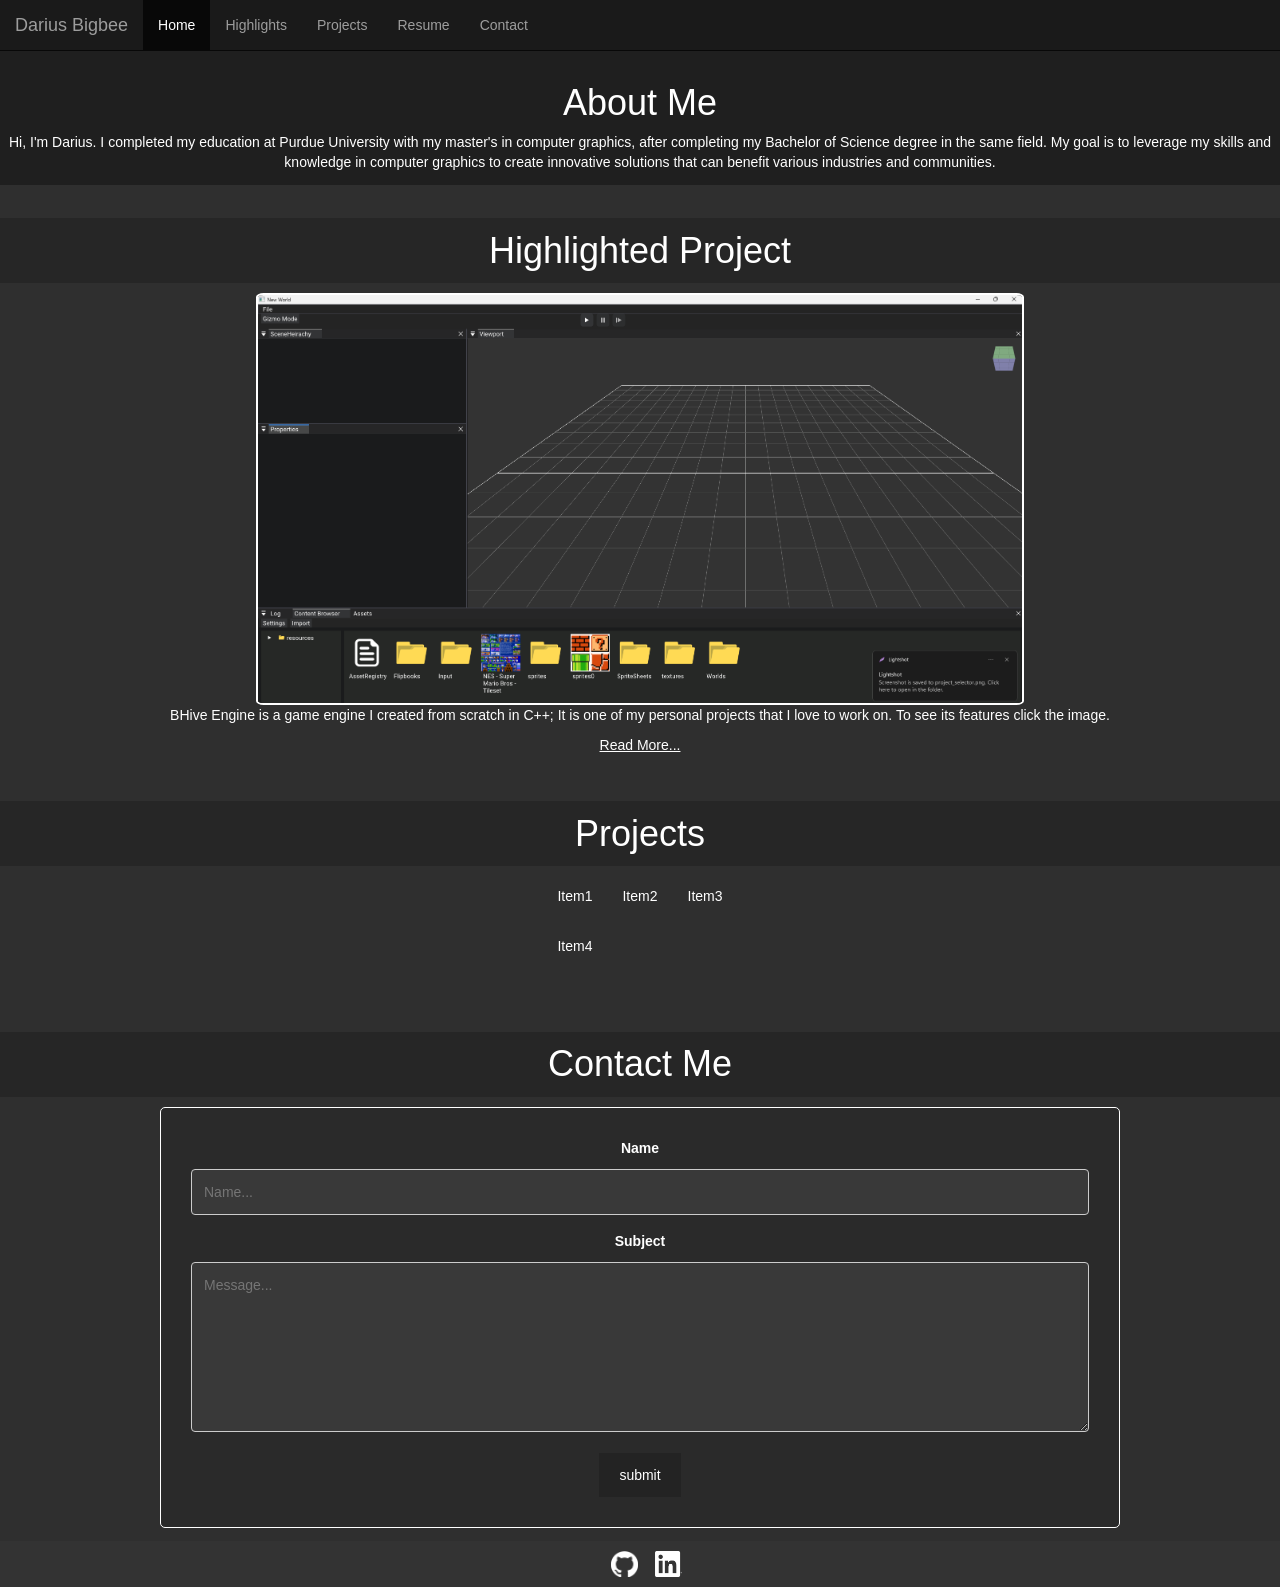
==== index.html @ 36a2d0df "changed main to index" ====
<!DOCTYPE html> 
<html lang="en">
<head>
    <title>Darius Bigbee</title>
    <meta charset="UTF-8">
    <meta name="viewport" content="width=device-width, initial-scale=1">
    <link rel="stylesheet" href="https://maxcdn.bootstrapcdn.com/bootstrap/3.4.1/css/bootstrap.min.css">
    <script src="https://ajax.googleapis.com/ajax/libs/jquery/3.7.1/jquery.min.js"></script>
    <script src="https://maxcdn.bootstrapcdn.com/bootstrap/3.4.1/js/bootstrap.min.js"></script>
    <link rel="stylesheet" href="styles.css" type="text/css">

</head>

<body id="main">
    <nav class="navbar navbar-inverse navbar-fixed-top transparent" id="nav">
        <div class="container-fluid">
            <div class="navbar-header">
                <a class="navbar-brand" href="#">Darius Bigbee</a>
            </div>
            <ul class="nav navbar-nav">
                <li class="active"><a href="#">Home</a></li>
                <li><a href="#highlight">Highlights</a></li>
                <li><a href="#projects">Projects</a></li>
                <li><a href="resume/DariusBigbeeResume.pdf" target="_blank" type="pdf">Resume</a></li>
                <li><a href="#contact">Contact</a></li>
               </ul>
        </div>
    </nav>

    <div class="content">
        <div>
            <section class="header">
                <h1>About Me</h1>
                <div>
                    Hi, I'm Darius.
                    I completed my education at Purdue University with my master's in computer graphics, after completing my
                    Bachelor of Science degree in the same field. My goal is to leverage my skills and knowledge in computer
                    graphics to create innovative solutions that can benefit various industries and communities.
                </div>
            </section>
            <section id="highlight">
                <h1 class ="section_header">Highlighted Project</h1>
                <a href=""><img src="images/projects/bhive/editor.png" alt="editor.png"></a>
                <p>
                    BHive Engine is a game engine I created from scratch in C++; It is one of my personal projects that I
                    love to work on. To see its features click the image.
                </p>
                <a href="">Read More...</a>
            </section>
            <section id="projects">
                <h1 class ="section_header">Projects</h1>
                <div class="table">
                    <div class="column">Item1</div>
                    <div class="column">Item2</div>
                    <div class="column">Item3</div>
                    <div class="column">Item4</div>
                </div>
            </section>
            <section>
                <h1 class ="section_header">Contact Me</h1>
                <div id="contact">
                    <div>
                        <form>
                            <label for="fname">Name</label>
                            <input type="text" id="fname" placeholder="Name...">
                            <label for="subject">Subject</label>
                            <textarea id="subject" name="subject" placeholder="Message..."></textarea>
                            <input type="submit" value="submit">
                        </form>
                    </div>
                </div>
            </section>
        </div>
        <div class="footer">
            <a href="https://github.com/R3sid3ntD1023" target="_blank">
                <img class="icon" src="images/logos/github-mark-white.png" alt="github">
            </a>
            <a href="https://www.linkedin.com/in/dariusbigbee" target="_blank">
                <img class="icon" src="images/logos/InBug-White.png" alt="linkedin">
            </a>
        </div>
    </div> 
</body>
</html>
---- styles.css ----
@charset "UTF-8";

body {
    background-color: rgb(27, 27, 27);
    margin: 0 auto;
    font-family: Arial, Helvetica, sans-serif;
}

.content {
    margin-top: 50px;
}

#nav {
    background-color: rgba(27, 27, 27, .8);
}

.header {
    background-color: rgb(31, 31, 31);
    text-align: center;
    color: white;
}

#highlight a img {
    width: 60%;
    height: auto;
    border: 2px solid white;
    border-radius: 1%;
}

#highlight a {
    text-decoration: underline;
    color: white;
    text-align: center;
}

section {
    background-color: rgb(47, 47, 47);
    color: white;
    text-align: center;
    display: block;
    padding: 1% 0 1% 0;
}

.section_header {
    background-color: rgb(38, 38, 38);
    padding: 1% 0;
}

.footer {
    background-color: rgb(51, 51, 51);
    padding: 10px;
    text-align: center;
}

.icon {
    text-decoration: none;
}

.table {
    display: grid;
    gap: 10px;
    grid-template-columns: auto auto auto;
    background-color: rgb(47, 47, 47);
    justify-content: center;
}

.table>div {
    padding: 10px;
    text-align: center;
}

#subject {
    height: 170px;
}

#contact {
    border-radius: 5px;
    background-color: rgb(42, 42, 42);
    border: 1px solid white;
    width: 75%;
    margin: 0 auto;
    padding: 30px;
}

input[type=text],
select,
textarea {
    background-color: rgb(57, 57, 57);
    color: white;
    box-sizing: border-box;
    border: 1px solid #ccc;
    padding: 12px;
    border-radius: 4px;
    margin-top: 6px;
    margin-bottom: 16px;
    resize: vertical;
    width: 100%;
}

input[type=submit] {
    background-color: rgb(35, 35, 35);
    color: white;
    padding: 12px 20px;
    border: none;
    cursor: pointer;
}

input[type=submit]:hover {
    background-color: rgb(79, 79, 79);
}

#projects iframe {
    border: none;
}

.footer a .icon {
    width: 40px;
    height: auto;
    padding-left: 1%;
}
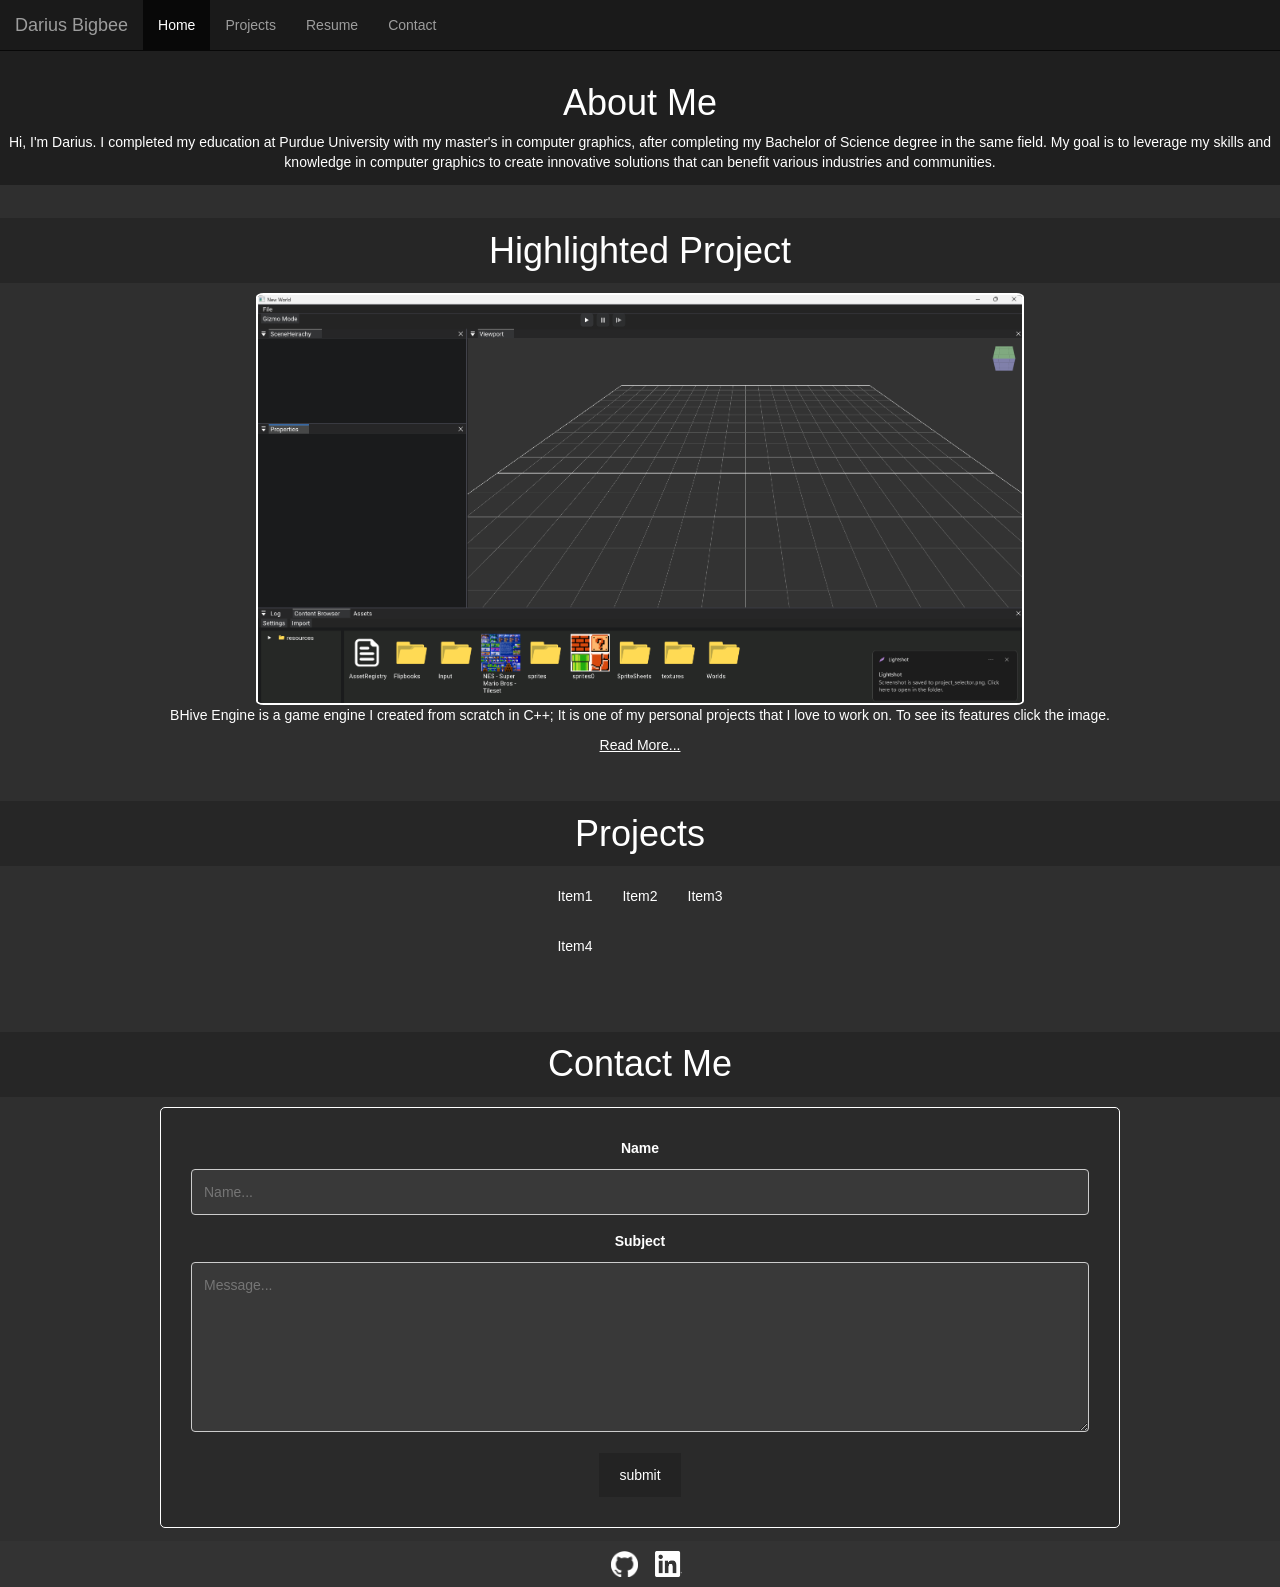
==== commit 019be644: "added pages" ====
--- a/index.html
+++ b/index.html
@@ -1,5 +1,6 @@
-<!DOCTYPE html> 
+<!DOCTYPE html>
 <html lang="en">
+
 <head>
     <title>Darius Bigbee</title>
     <meta charset="UTF-8">
@@ -7,7 +8,7 @@
     <link rel="stylesheet" href="https://maxcdn.bootstrapcdn.com/bootstrap/3.4.1/css/bootstrap.min.css">
     <script src="https://ajax.googleapis.com/ajax/libs/jquery/3.7.1/jquery.min.js"></script>
     <script src="https://maxcdn.bootstrapcdn.com/bootstrap/3.4.1/js/bootstrap.min.js"></script>
-    <link rel="stylesheet" href="styles.css" type="text/css">
+    <link rel="stylesheet" href="css/styles.css" type="text/css">
 
 </head>
 
@@ -19,11 +20,10 @@
             </div>
             <ul class="nav navbar-nav">
                 <li class="active"><a href="#">Home</a></li>
-                <li><a href="#highlight">Highlights</a></li>
                 <li><a href="#projects">Projects</a></li>
-                <li><a href="resume/DariusBigbeeResume.pdf" target="_blank" type="pdf">Resume</a></li>
+                <li><a href="#resume">Resume</a></li>
                 <li><a href="#contact">Contact</a></li>
-               </ul>
+            </ul>
         </div>
     </nav>
 
@@ -33,22 +33,25 @@
                 <h1>About Me</h1>
                 <div>
                     Hi, I'm Darius.
-                    I completed my education at Purdue University with my master's in computer graphics, after completing my
-                    Bachelor of Science degree in the same field. My goal is to leverage my skills and knowledge in computer
+                    I completed my education at Purdue University with my master's in computer graphics, after
+                    completing my
+                    Bachelor of Science degree in the same field. My goal is to leverage my skills and knowledge in
+                    computer
                     graphics to create innovative solutions that can benefit various industries and communities.
                 </div>
             </section>
             <section id="highlight">
-                <h1 class ="section_header">Highlighted Project</h1>
+                <h1 class="section_header">Highlighted Project</h1>
                 <a href=""><img src="images/projects/bhive/editor.png" alt="editor.png"></a>
                 <p>
-                    BHive Engine is a game engine I created from scratch in C++; It is one of my personal projects that I
+                    BHive Engine is a game engine I created from scratch in C++; It is one of my personal projects that
+                    I
                     love to work on. To see its features click the image.
                 </p>
                 <a href="">Read More...</a>
             </section>
             <section id="projects">
-                <h1 class ="section_header">Projects</h1>
+                <h1 class="section_header">Projects</h1>
                 <div class="table">
                     <div class="column">Item1</div>
                     <div class="column">Item2</div>
@@ -57,7 +60,7 @@
                 </div>
             </section>
             <section>
-                <h1 class ="section_header">Contact Me</h1>
+                <h1 class="section_header">Contact Me</h1>
                 <div id="contact">
                     <div>
                         <form>
@@ -79,6 +82,7 @@
                 <img class="icon" src="images/logos/InBug-White.png" alt="linkedin">
             </a>
         </div>
-    </div> 
+    </div>
 </body>
+
 </html>
--- a/css/styles.css
+++ b/css/styles.css
@@ -0,0 +1,120 @@
+@charset "UTF-8";
+
+body {
+    background-color: rgb(27, 27, 27);
+    margin: 0 auto;
+    font-family: Arial, Helvetica, sans-serif;
+}
+
+.content {
+    margin-top: 50px;
+}
+
+#nav {
+    background-color: rgba(27, 27, 27, .8);
+}
+
+.header {
+    background-color: rgb(31, 31, 31);
+    text-align: center;
+    color: white;
+}
+
+#highlight a img {
+    width: 60%;
+    height: auto;
+    border: 2px solid white;
+    border-radius: 1%;
+}
+
+#highlight a {
+    text-decoration: underline;
+    color: white;
+    text-align: center;
+}
+
+section {
+    background-color: rgb(47, 47, 47);
+    color: white;
+    text-align: center;
+    display: block;
+    padding: 1% 0 1% 0;
+}
+
+.section_header {
+    background-color: rgb(38, 38, 38);
+    padding: 1% 0;
+}
+
+.footer {
+    background-color: rgb(51, 51, 51);
+    padding: 10px;
+    text-align: center;
+}
+
+.icon {
+    text-decoration: none;
+}
+
+.table {
+    display: grid;
+    gap: 10px;
+    grid-template-columns: auto auto auto;
+    background-color: rgb(47, 47, 47);
+    justify-content: center;
+}
+
+.table>div {
+    padding: 10px;
+    text-align: center;
+}
+
+#subject {
+    height: 170px;
+}
+
+#contact {
+    border-radius: 5px;
+    background-color: rgb(42, 42, 42);
+    border: 1px solid white;
+    width: 75%;
+    margin: 0 auto;
+    padding: 30px;
+}
+
+input[type=text],
+select,
+textarea {
+    background-color: rgb(57, 57, 57);
+    color: white;
+    box-sizing: border-box;
+    border: 1px solid #ccc;
+    padding: 12px;
+    border-radius: 4px;
+    margin-top: 6px;
+    margin-bottom: 16px;
+    resize: vertical;
+    width: 100%;
+}
+
+input[type=submit] {
+    background-color: rgb(35, 35, 35);
+    color: white;
+    padding: 12px 20px;
+    border: none;
+    cursor: pointer;
+}
+
+input[type=submit]:hover {
+    background-color: rgb(79, 79, 79);
+}
+
+#projects iframe {
+    border: none;
+}
+
+.footer a .icon {
+    width: 40px;
+    height: auto;
+    padding-left: 1%;
+}
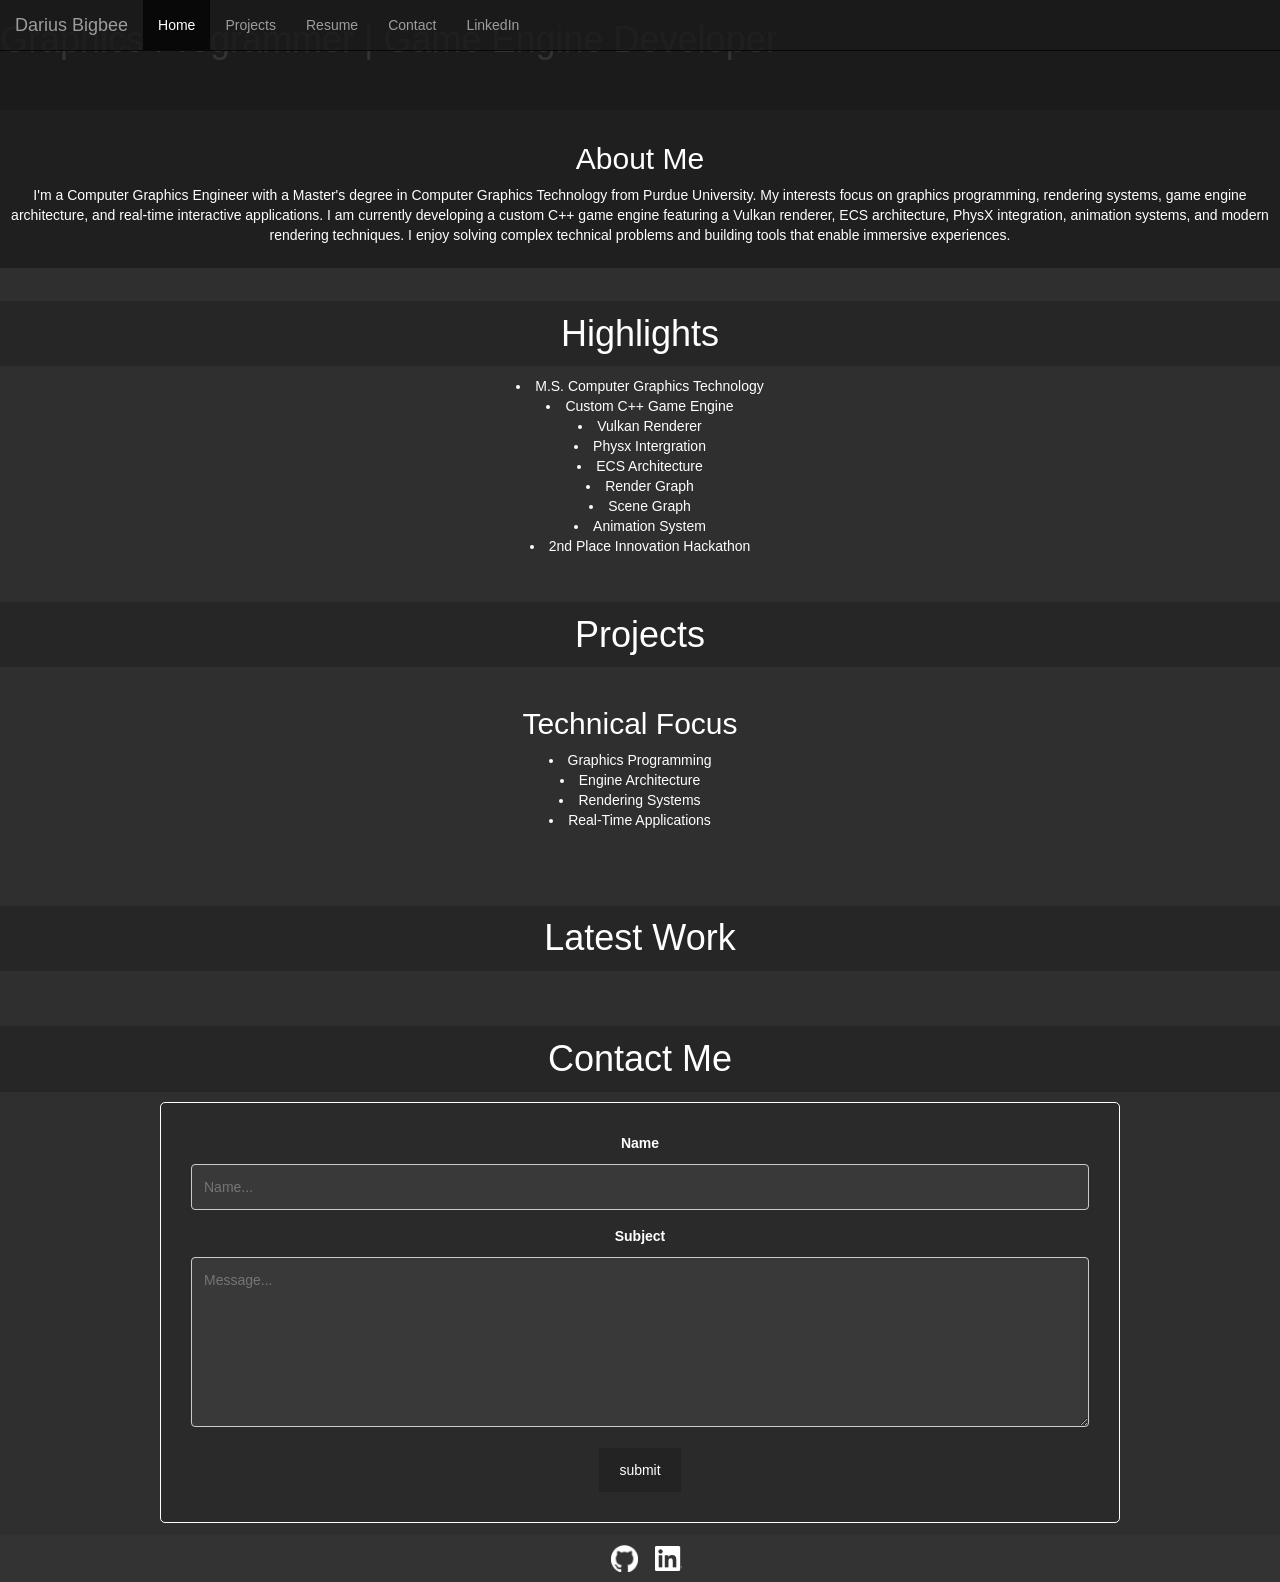
==== commit 319d3192: "updated index" ====
--- a/index.html
+++ b/index.html
@@ -9,7 +9,7 @@
     <script src="https://ajax.googleapis.com/ajax/libs/jquery/3.7.1/jquery.min.js"></script>
     <script src="https://maxcdn.bootstrapcdn.com/bootstrap/3.4.1/js/bootstrap.min.js"></script>
     <link rel="stylesheet" href="css/styles.css" type="text/css">
-
+    <h1>Graphics Programmer | Game Engine Developer</h1>
 </head>
 
 <body id="main">
@@ -23,6 +23,7 @@
                 <li><a href="#projects">Projects</a></li>
                 <li><a href="#resume">Resume</a></li>
                 <li><a href="#contact">Contact</a></li>
+                <li><a href="linkedIn">LinkedIn</a></li>
             </ul>
         </div>
     </nav>
@@ -30,34 +31,49 @@
     <div class="content">
         <div>
             <section class="header">
-                <h1>About Me</h1>
+                <h2>About Me</h2>
                 <div>
-                    Hi, I'm Darius.
-                    I completed my education at Purdue University with my master's in computer graphics, after
-                    completing my
-                    Bachelor of Science degree in the same field. My goal is to leverage my skills and knowledge in
-                    computer
-                    graphics to create innovative solutions that can benefit various industries and communities.
+                    <p>
+                        I'm a Computer Graphics Engineer with a Master's degree in Computer Graphics Technology from
+                        Purdue
+                        University. My interests focus on graphics programming, rendering systems, game engine
+                        architecture,
+                        and real-time interactive applications. I am currently developing a custom C++ game engine
+                        featuring
+                        a Vulkan renderer, ECS architecture, PhysX integration, animation systems, and modern rendering
+                        techniques. I enjoy solving complex technical problems and building tools that enable immersive
+                        experiences.
+                    </p>
                 </div>
             </section>
             <section id="highlight">
-                <h1 class="section_header">Highlighted Project</h1>
-                <a href=""><img src="images/projects/bhive/editor.png" alt="editor.png"></a>
-                <p>
-                    BHive Engine is a game engine I created from scratch in C++; It is one of my personal projects that
-                    I
-                    love to work on. To see its features click the image.
-                </p>
-                <a href="">Read More...</a>
+                <h1 class="section_header">Highlights</h1>
+                <div>
+                    <li>M.S. Computer Graphics Technology</li>
+                    <li>Custom C++ Game Engine</li>
+                    <li>Vulkan Renderer</li>
+                    <li>Physx Intergration</li>
+                    <li>ECS Architecture</li>
+                    <li>Render Graph</li>
+                    <li>Scene Graph</li>
+                    <li>Animation System</li>
+                    <li>2nd Place Innovation Hackathon</li>
+                </div>
             </section>
-            <section id="projects">
+            <section id="technical focus">
                 <h1 class="section_header">Projects</h1>
                 <div class="table">
-                    <div class="column">Item1</div>
-                    <div class="column">Item2</div>
-                    <div class="column">Item3</div>
-                    <div class="column">Item4</div>
+                    <div class="column">
+                        <h2>Technical Focus</h2>
+                        <li>Graphics Programming</li>
+                        <li>Engine Architecture</li>
+                        <li>Rendering Systems</li>
+                        <li>Real-Time Applications</li>
+                    </div>
                 </div>
+            </section>
+            <section id="lastest works">
+                <h1 class="section_header">Latest Work</h1>
             </section>
             <section>
                 <h1 class="section_header">Contact Me</h1>
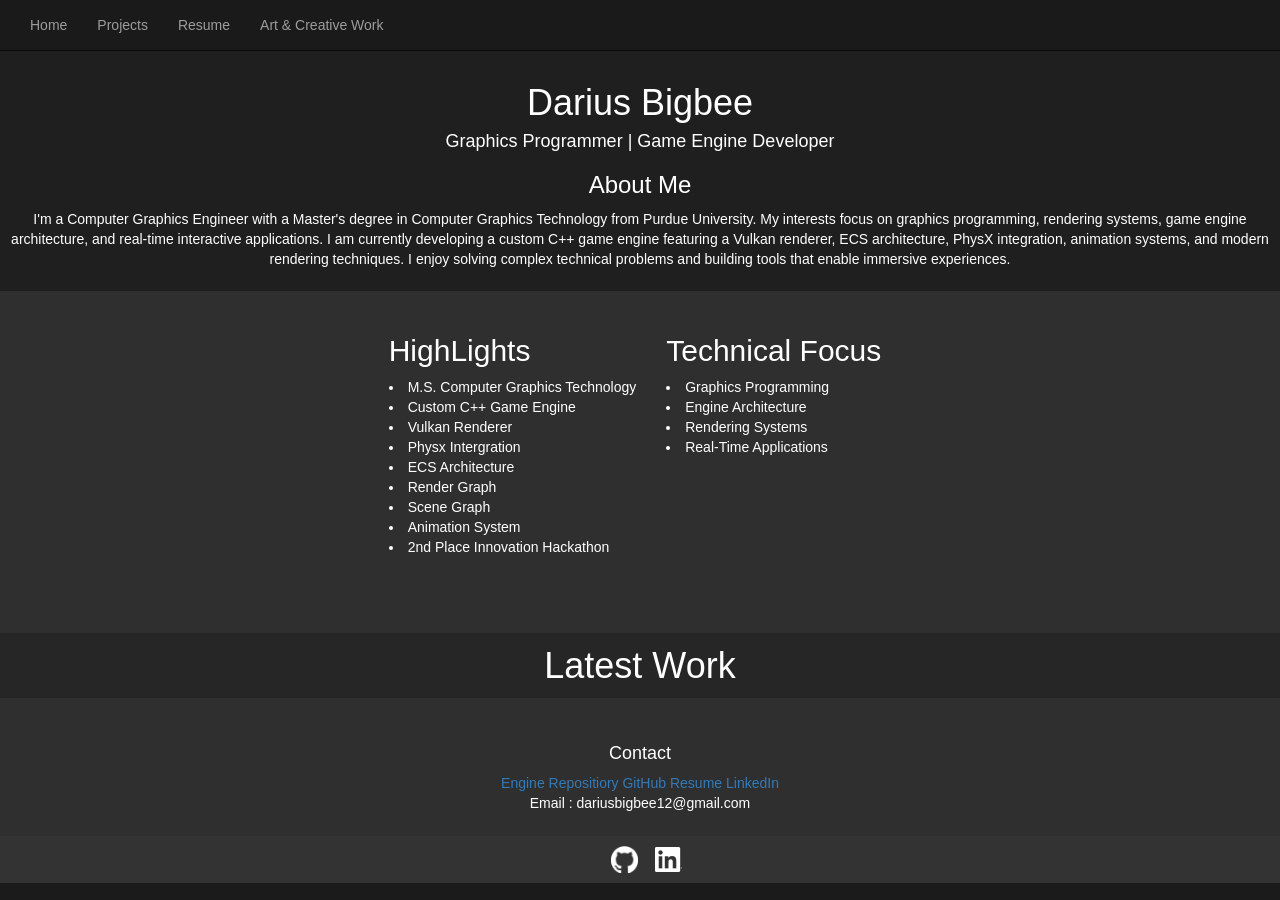
==== commit 5e63b3de: "update" ====
--- a/index.html
+++ b/index.html
@@ -2,67 +2,58 @@
 <html lang="en">
 
 <head>
-    <title>Darius Bigbee</title>
+
     <meta charset="UTF-8">
     <meta name="viewport" content="width=device-width, initial-scale=1">
     <link rel="stylesheet" href="https://maxcdn.bootstrapcdn.com/bootstrap/3.4.1/css/bootstrap.min.css">
     <script src="https://ajax.googleapis.com/ajax/libs/jquery/3.7.1/jquery.min.js"></script>
     <script src="https://maxcdn.bootstrapcdn.com/bootstrap/3.4.1/js/bootstrap.min.js"></script>
     <link rel="stylesheet" href="css/styles.css" type="text/css">
-    <h1>Graphics Programmer | Game Engine Developer</h1>
+
 </head>
 
 <body id="main">
-    <nav class="navbar navbar-inverse navbar-fixed-top transparent" id="nav">
-        <div class="container-fluid">
-            <div class="navbar-header">
-                <a class="navbar-brand" href="#">Darius Bigbee</a>
-            </div>
-            <ul class="nav navbar-nav">
-                <li class="active"><a href="#">Home</a></li>
-                <li><a href="#projects">Projects</a></li>
-                <li><a href="#resume">Resume</a></li>
-                <li><a href="#contact">Contact</a></li>
-                <li><a href="linkedIn">LinkedIn</a></li>
-            </ul>
-        </div>
-    </nav>
-
+    <script id="navigation_bar" src="js/navigation.js"></script>
     <div class="content">
         <div>
             <section class="header">
-                <h2>About Me</h2>
                 <div>
-                    <p>
-                        I'm a Computer Graphics Engineer with a Master's degree in Computer Graphics Technology from
-                        Purdue
-                        University. My interests focus on graphics programming, rendering systems, game engine
-                        architecture,
-                        and real-time interactive applications. I am currently developing a custom C++ game engine
-                        featuring
-                        a Vulkan renderer, ECS architecture, PhysX integration, animation systems, and modern rendering
-                        techniques. I enjoy solving complex technical problems and building tools that enable immersive
-                        experiences.
-                    </p>
+                    <h1>Darius Bigbee</h1>
+                    <h4>Graphics Programmer | Game Engine Developer</h4>
+                </div>
+                <div id="AboutMe">
+                    <h3>About Me</h3>
+                    <div>
+                        <p>
+                            I'm a Computer Graphics Engineer with a Master's degree in Computer Graphics Technology from
+                            Purdue
+                            University. My interests focus on graphics programming, rendering systems, game engine
+                            architecture,
+                            and real-time interactive applications. I am currently developing a custom C++ game engine
+                            featuring
+                            a Vulkan renderer, ECS architecture, PhysX integration, animation systems, and modern
+                            rendering
+                            techniques. I enjoy solving complex technical problems and building tools that enable
+                            immersive
+                            experiences.
+                        </p>
+                    </div>
                 </div>
             </section>
-            <section id="highlight">
-                <h1 class="section_header">Highlights</h1>
-                <div>
-                    <li>M.S. Computer Graphics Technology</li>
-                    <li>Custom C++ Game Engine</li>
-                    <li>Vulkan Renderer</li>
-                    <li>Physx Intergration</li>
-                    <li>ECS Architecture</li>
-                    <li>Render Graph</li>
-                    <li>Scene Graph</li>
-                    <li>Animation System</li>
-                    <li>2nd Place Innovation Hackathon</li>
-                </div>
-            </section>
-            <section id="technical focus">
-                <h1 class="section_header">Projects</h1>
+            <section id="skills">
                 <div class="table">
+                    <div class="column">
+                        <h2>HighLights</h2>
+                        <li>M.S. Computer Graphics Technology</li>
+                        <li>Custom C++ Game Engine</li>
+                        <li>Vulkan Renderer</li>
+                        <li>Physx Intergration</li>
+                        <li>ECS Architecture</li>
+                        <li>Render Graph</li>
+                        <li>Scene Graph</li>
+                        <li>Animation System</li>
+                        <li>2nd Place Innovation Hackathon</li>
+                    </div>
                     <div class="column">
                         <h2>Technical Focus</h2>
                         <li>Graphics Programming</li>
@@ -76,28 +67,15 @@
                 <h1 class="section_header">Latest Work</h1>
             </section>
             <section>
-                <h1 class="section_header">Contact Me</h1>
-                <div id="contact">
-                    <div>
-                        <form>
-                            <label for="fname">Name</label>
-                            <input type="text" id="fname" placeholder="Name...">
-                            <label for="subject">Subject</label>
-                            <textarea id="subject" name="subject" placeholder="Message..."></textarea>
-                            <input type="submit" value="submit">
-                        </form>
-                    </div>
-                </div>
+                <h4>Contact</h4>
+                <a>Engine Repositiory</a>
+                <a>GitHub</a>
+                <a>Resume</a>
+                <a>LinkedIn</a>
+                <p>Email : dariusbigbee12@gmail.com</p>
             </section>
         </div>
-        <div class="footer">
-            <a href="https://github.com/R3sid3ntD1023" target="_blank">
-                <img class="icon" src="images/logos/github-mark-white.png" alt="github">
-            </a>
-            <a href="https://www.linkedin.com/in/dariusbigbee" target="_blank">
-                <img class="icon" src="images/logos/InBug-White.png" alt="linkedin">
-            </a>
-        </div>
+        <script id="footer" src="js/navigation.js"></script>
     </div>
 </body>
 
--- a/css/styles.css
+++ b/css/styles.css
@@ -18,6 +18,10 @@
     background-color: rgb(31, 31, 31);
     text-align: center;
     color: white;
+}
+
+#AboutMe div {
+    text-align: center;
 }
 
 #highlight a img {
@@ -46,11 +50,6 @@
     padding: 1% 0;
 }
 
-.footer {
-    background-color: rgb(51, 51, 51);
-    padding: 10px;
-    text-align: center;
-}
 
 .icon {
     text-decoration: none;
@@ -66,7 +65,7 @@
 
 .table>div {
     padding: 10px;
-    text-align: center;
+    text-align: left;
 }
 
 #subject {
@@ -113,6 +112,14 @@
     border: none;
 }
 
+.footer {
+    background-color: rgb(51, 51, 51);
+    padding: 10px;
+    text-align: center;
+    margin-bottom: 0;
+}
+
+
 .footer a .icon {
     width: 40px;
     height: auto;
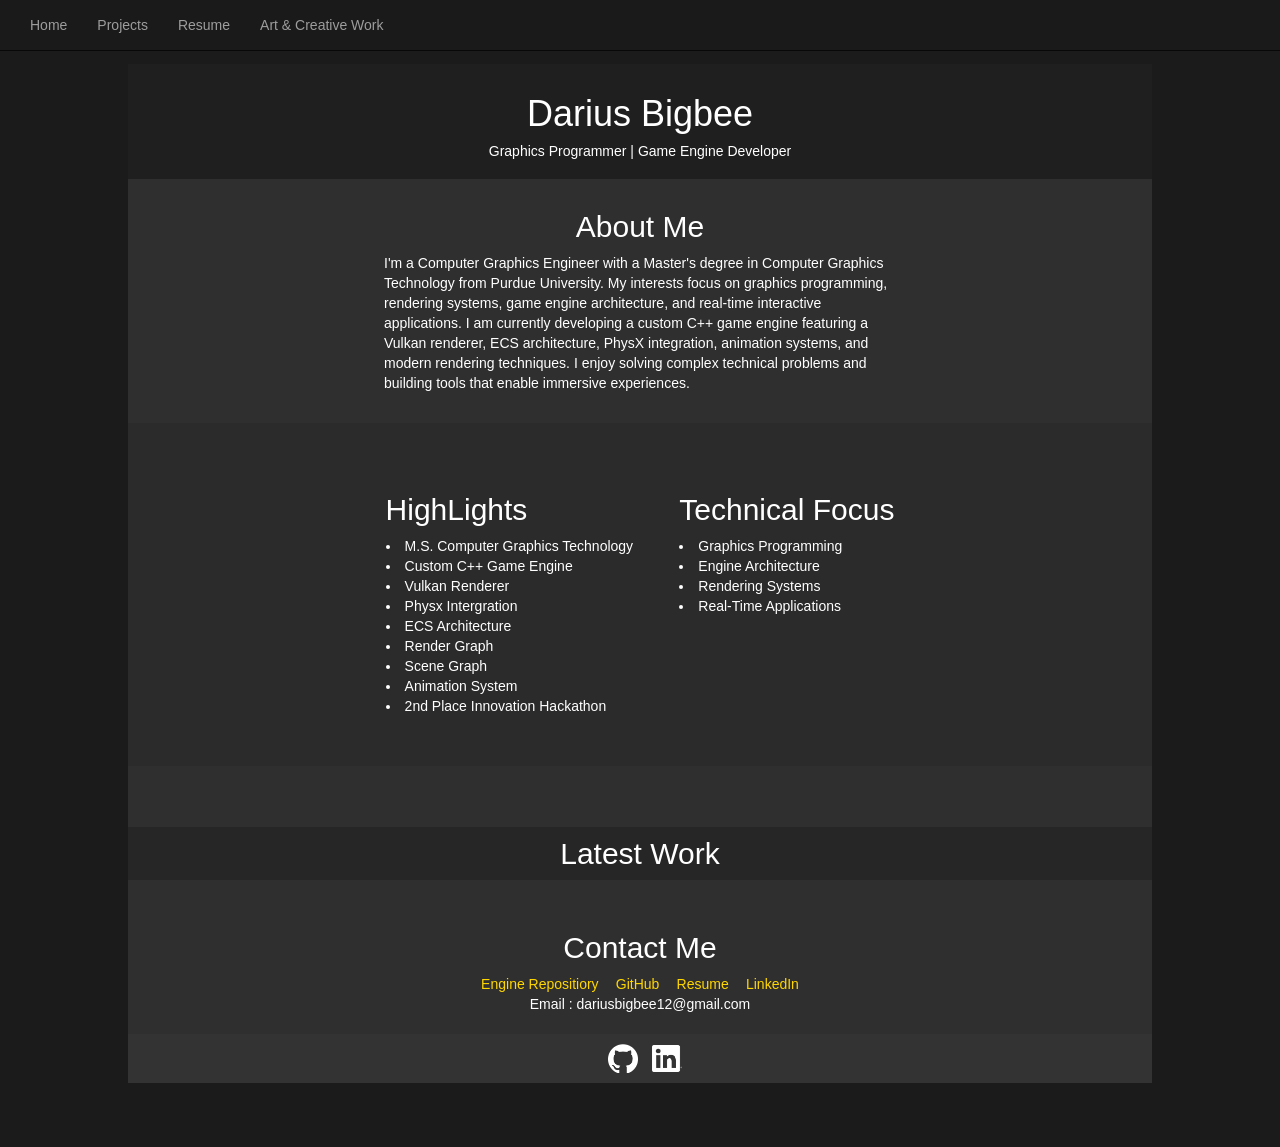
==== commit 49bce870: "update layout" ====
--- a/index.html
+++ b/index.html
@@ -19,25 +19,25 @@
             <section class="header">
                 <div>
                     <h1>Darius Bigbee</h1>
-                    <h4>Graphics Programmer | Game Engine Developer</h4>
+                    <h5>Graphics Programmer | Game Engine Developer</h5>
                 </div>
-                <div id="AboutMe">
-                    <h3>About Me</h3>
-                    <div>
-                        <p>
-                            I'm a Computer Graphics Engineer with a Master's degree in Computer Graphics Technology from
-                            Purdue
-                            University. My interests focus on graphics programming, rendering systems, game engine
-                            architecture,
-                            and real-time interactive applications. I am currently developing a custom C++ game engine
-                            featuring
-                            a Vulkan renderer, ECS architecture, PhysX integration, animation systems, and modern
-                            rendering
-                            techniques. I enjoy solving complex technical problems and building tools that enable
-                            immersive
-                            experiences.
-                        </p>
-                    </div>
+            </section>
+            <section id="AboutMe">
+                <h2>About Me</h2>
+                <div>
+                    <p>
+                        I'm a Computer Graphics Engineer with a Master's degree in Computer Graphics Technology from
+                        Purdue
+                        University. My interests focus on graphics programming, rendering systems, game engine
+                        architecture,
+                        and real-time interactive applications. I am currently developing a custom C++ game engine
+                        featuring
+                        a Vulkan renderer, ECS architecture, PhysX integration, animation systems, and modern
+                        rendering
+                        techniques. I enjoy solving complex technical problems and building tools that enable
+                        immersive
+                        experiences.
+                    </p>
                 </div>
             </section>
             <section id="skills">
@@ -64,14 +64,14 @@
                 </div>
             </section>
             <section id="lastest works">
-                <h1 class="section_header">Latest Work</h1>
+                <h2 class="section_header">Latest Work</h2>
             </section>
-            <section>
-                <h4>Contact</h4>
-                <a>Engine Repositiory</a>
-                <a>GitHub</a>
-                <a>Resume</a>
-                <a>LinkedIn</a>
+            <section id="Contact">
+                <h2>Contact Me</h2>
+                <a href="https://github.com/R3sid3ntD1023/BHive">Engine Repositiory</a>
+                <a href="https://github.com/R3sid3ntD1023">GitHub</a>
+                <a href="resume.html">Resume</a>
+                <a href="https://www.linkedin.com/in/dariusbigbee/">LinkedIn</a>
                 <p>Email : dariusbigbee12@gmail.com</p>
             </section>
         </div>
--- a/css/styles.css
+++ b/css/styles.css
@@ -7,8 +7,9 @@
 }
 
 .content {
-    margin-top: 50px;
+    margin: 5% 10%;
 }
+
 
 #nav {
     background-color: rgba(27, 27, 27, .8);
@@ -57,14 +58,14 @@
 
 .table {
     display: grid;
-    gap: 10px;
-    grid-template-columns: auto auto auto;
-    background-color: rgb(47, 47, 47);
+    gap: 5%;
+    grid-template-columns: auto auto;
+    background-color: rgb(43, 43, 43);
     justify-content: center;
+    padding: 50px;
 }
 
-.table>div {
-    padding: 10px;
+.table .column {
     text-align: left;
 }
 
@@ -79,6 +80,17 @@
     width: 75%;
     margin: 0 auto;
     padding: 30px;
+}
+
+#AboutMe p {
+    width: 50%;
+    text-align: left;
+    display: inline-block;
+}
+
+#Contact a {
+    color: gold;
+    padding: 5pt;
 }
 
 input[type=text],
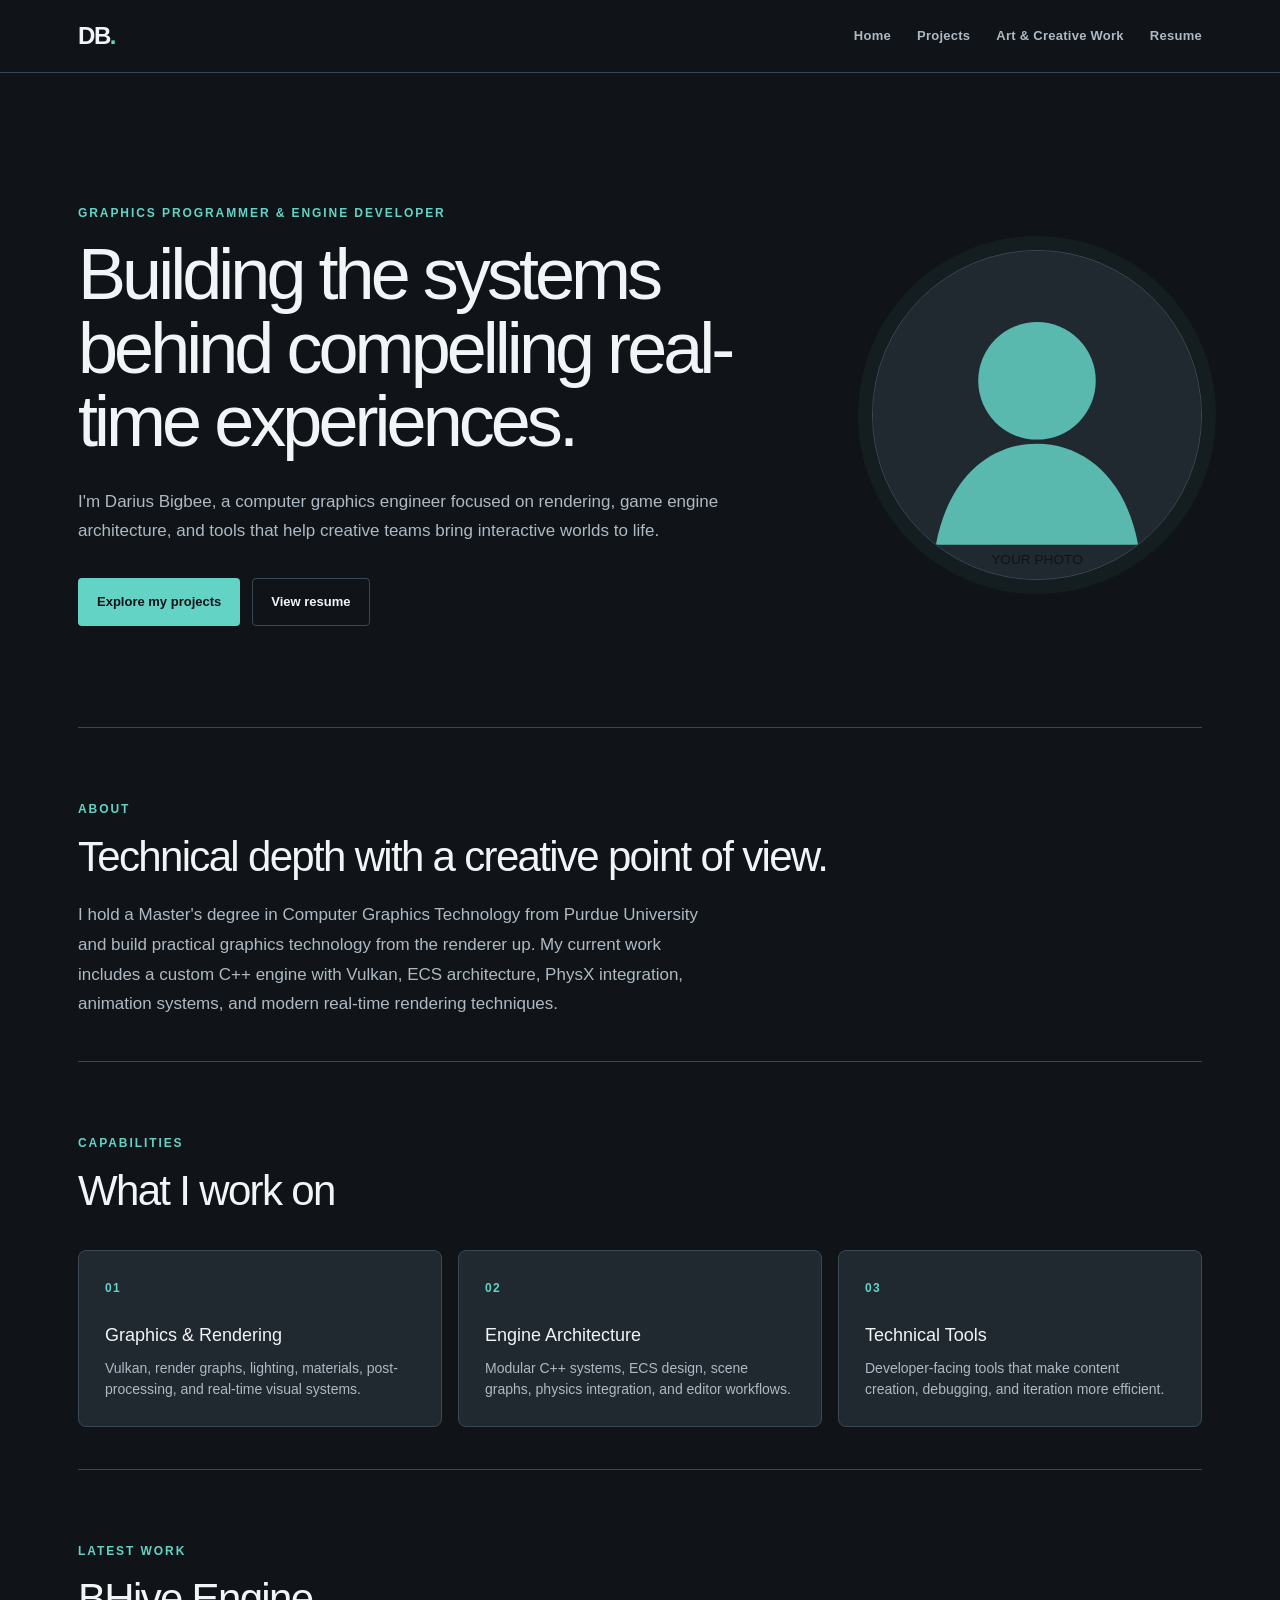
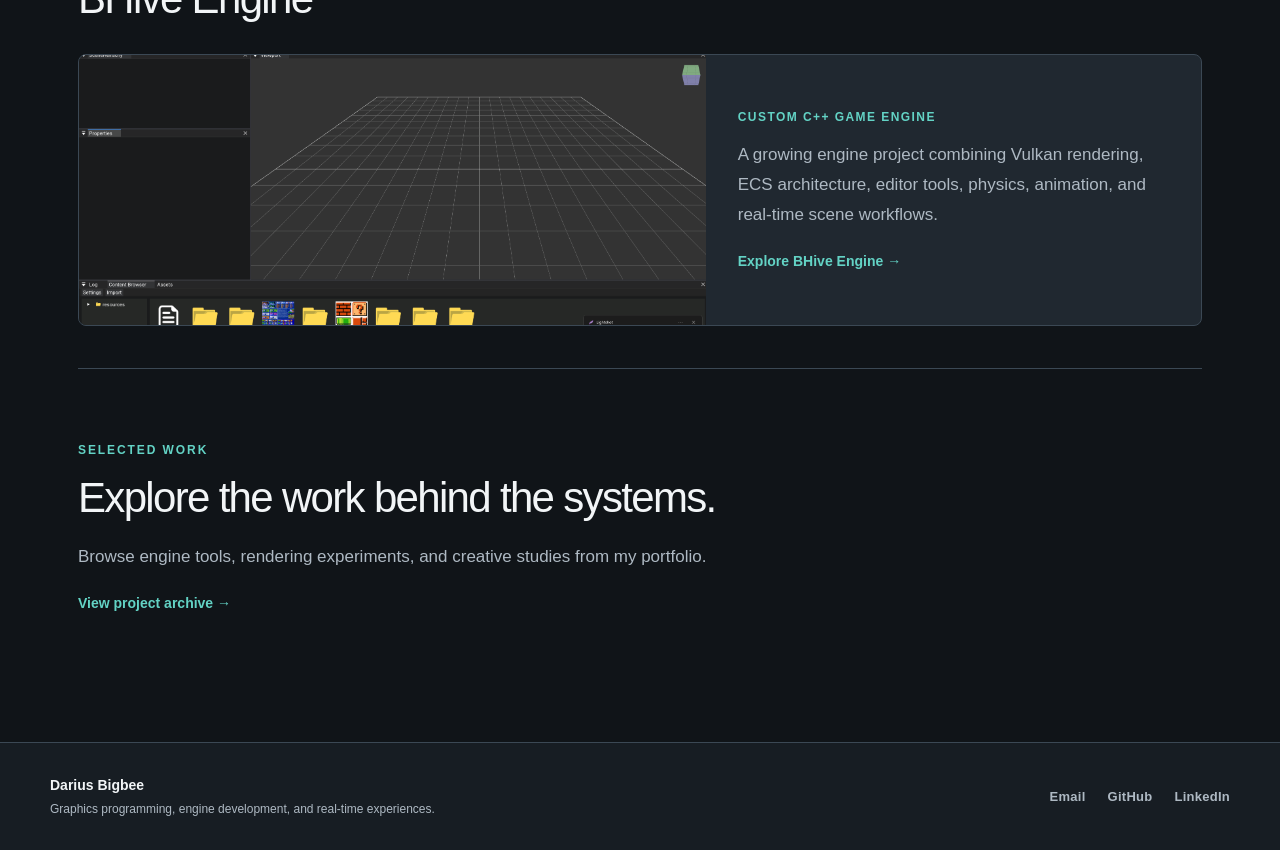
==== commit bd81cfb2: "greatly improved porfolio" ====
--- a/index.html
+++ b/index.html
@@ -1,82 +1,87 @@
 <!DOCTYPE html>
 <html lang="en">
-
 <head>
-
     <meta charset="UTF-8">
     <meta name="viewport" content="width=device-width, initial-scale=1">
     <link rel="stylesheet" href="https://maxcdn.bootstrapcdn.com/bootstrap/3.4.1/css/bootstrap.min.css">
     <script src="https://ajax.googleapis.com/ajax/libs/jquery/3.7.1/jquery.min.js"></script>
     <script src="https://maxcdn.bootstrapcdn.com/bootstrap/3.4.1/js/bootstrap.min.js"></script>
     <link rel="stylesheet" href="css/styles.css" type="text/css">
-
 </head>
-
 <body id="main">
     <script id="navigation_bar" src="js/navigation.js"></script>
-    <div class="content">
-        <div>
-            <section class="header">
-                <div>
-                    <h1>Darius Bigbee</h1>
-                    <h5>Graphics Programmer | Game Engine Developer</h5>
+    <main class="home-content">
+        <section class="hero" aria-labelledby="hero-heading">
+            <div class="hero-copy">
+                <p class="eyebrow">Graphics Programmer &amp; Engine Developer</p>
+                <h1 id="hero-heading">Building the systems behind compelling real-time experiences.</h1>
+                <p class="hero-intro">I'm Darius Bigbee, a computer graphics engineer focused on rendering, game engine architecture, and tools that help creative teams bring interactive worlds to life.</p>
+                <div class="hero-actions">
+                    <a class="button button-primary" href="projects.html">Explore my projects</a>
+                    <a class="button button-secondary" href="resume.html">View resume</a>
                 </div>
-            </section>
-            <section id="AboutMe">
-                <h2>About Me</h2>
-                <div>
-                    <p>
-                        I'm a Computer Graphics Engineer with a Master's degree in Computer Graphics Technology from
-                        Purdue
-                        University. My interests focus on graphics programming, rendering systems, game engine
-                        architecture,
-                        and real-time interactive applications. I am currently developing a custom C++ game engine
-                        featuring
-                        a Vulkan renderer, ECS architecture, PhysX integration, animation systems, and modern
-                        rendering
-                        techniques. I enjoy solving complex technical problems and building tools that enable
-                        immersive
-                        experiences.
-                    </p>
+            </div>
+            <div class="portrait-frame">
+                <img src="images/profile-placeholder.svg" alt="Replace with a professional photo of Darius Bigbee">
+            </div>
+        </section>
+
+        <section class="home-section" aria-labelledby="about-heading">
+            <div class="section-heading">
+                <p class="eyebrow">About</p>
+                <h2 id="about-heading">Technical depth with a creative point of view.</h2>
+            </div>
+            <p class="section-lede">I hold a Master's degree in Computer Graphics Technology from Purdue University and build practical graphics technology from the renderer up. My current work includes a custom C++ engine with Vulkan, ECS architecture, PhysX integration, animation systems, and modern real-time rendering techniques.</p>
+        </section>
+
+        <section class="home-section" aria-labelledby="focus-heading">
+            <div class="section-heading">
+                <p class="eyebrow">Capabilities</p>
+                <h2 id="focus-heading">What I work on</h2>
+            </div>
+            <div class="capability-grid">
+                <article class="capability-card">
+                    <span class="capability-number">01</span>
+                    <h3>Graphics &amp; Rendering</h3>
+                    <p>Vulkan, render graphs, lighting, materials, post-processing, and real-time visual systems.</p>
+                </article>
+                <article class="capability-card">
+                    <span class="capability-number">02</span>
+                    <h3>Engine Architecture</h3>
+                    <p>Modular C++ systems, ECS design, scene graphs, physics integration, and editor workflows.</p>
+                </article>
+                <article class="capability-card">
+                    <span class="capability-number">03</span>
+                    <h3>Technical Tools</h3>
+                    <p>Developer-facing tools that make content creation, debugging, and iteration more efficient.</p>
+                </article>
+            </div>
+        </section>
+
+        <section class="home-section latest-work" aria-labelledby="latest-work-heading">
+            <div class="section-heading">
+                <p class="eyebrow">Latest work</p>
+                <h2 id="latest-work-heading">BHive Engine</h2>
+            </div>
+            <div class="work-showcase">
+                <img src="images/projects/bhive/editor.png" alt="BHive Engine editor workspace preview">
+                <div class="work-showcase-copy">
+                    <p class="work-label">Custom C++ game engine</p>
+                    <p class="section-lede">A growing engine project combining Vulkan rendering, ECS architecture, editor tools, physics, animation, and real-time scene workflows.</p>
+                    <a class="text-link" href="projects.html">Explore BHive Engine <span aria-hidden="true">→</span></a>
                 </div>
-            </section>
-            <section id="skills">
-                <div class="table">
-                    <div class="column">
-                        <h2>HighLights</h2>
-                        <li>M.S. Computer Graphics Technology</li>
-                        <li>Custom C++ Game Engine</li>
-                        <li>Vulkan Renderer</li>
-                        <li>Physx Intergration</li>
-                        <li>ECS Architecture</li>
-                        <li>Render Graph</li>
-                        <li>Scene Graph</li>
-                        <li>Animation System</li>
-                        <li>2nd Place Innovation Hackathon</li>
-                    </div>
-                    <div class="column">
-                        <h2>Technical Focus</h2>
-                        <li>Graphics Programming</li>
-                        <li>Engine Architecture</li>
-                        <li>Rendering Systems</li>
-                        <li>Real-Time Applications</li>
-                    </div>
-                </div>
-            </section>
-            <section id="lastest works">
-                <h2 class="section_header">Latest Work</h2>
-            </section>
-            <section id="Contact">
-                <h2>Contact Me</h2>
-                <a href="https://github.com/R3sid3ntD1023/BHive">Engine Repositiory</a>
-                <a href="https://github.com/R3sid3ntD1023">GitHub</a>
-                <a href="resume.html">Resume</a>
-                <a href="https://www.linkedin.com/in/dariusbigbee/">LinkedIn</a>
-                <p>Email : dariusbigbee12@gmail.com</p>
-            </section>
-        </div>
-        <script id="footer" src="js/navigation.js"></script>
-    </div>
+            </div>
+        </section>
+
+        <section class="home-section work-preview" aria-labelledby="work-heading">
+            <div class="section-heading">
+                <p class="eyebrow">Selected work</p>
+                <h2 id="work-heading">Explore the work behind the systems.</h2>
+            </div>
+            <p class="section-lede">Browse engine tools, rendering experiments, and creative studies from my portfolio.</p>
+            <a class="text-link" href="projects.html">View project archive <span aria-hidden="true">→</span></a>
+        </section>
+    </main>
+    <script id="footer" src="js/navigation.js"></script>
 </body>
-
-</html>+</html>
--- a/css/styles.css
+++ b/css/styles.css
@@ -1,139 +1,578 @@
 @charset "UTF-8";
 
+:root {
+    --background: #101418;
+    --surface: #171d23;
+    --surface-raised: #202830;
+    --surface-muted: #29333d;
+    --border: #3b4854;
+    --text: #f2f5f7;
+    --text-muted: #aeb9c3;
+    --accent: #63d3c5;
+}
+
 body {
-    background-color: rgb(27, 27, 27);
+    background-color: var(--background);
     margin: 0 auto;
-    font-family: Arial, Helvetica, sans-serif;
+    color: var(--text);
+    font-family: Inter, ui-sans-serif, -apple-system, BlinkMacSystemFont, "Segoe UI", sans-serif;
+    line-height: 1.5;
+    -webkit-font-smoothing: antialiased;
 }
 
 .content {
     margin: 5% 10%;
 }
 
-
-#nav {
-    background-color: rgba(27, 27, 27, .8);
-}
-
-.header {
-    background-color: rgb(31, 31, 31);
+.site-nav {
+    background: rgba(16, 20, 24, .94);
+    border-bottom: 1px solid var(--border);
+    min-height: 64px;
+    position: relative;
+    z-index: 10;
+}
+
+.nav-inner {
+    align-items: center;
+    display: flex;
+    justify-content: space-between;
+    margin: 0 auto;
+    max-width: 1180px;
+    padding: 0 28px;
+}
+
+.nav-brand {
+    color: var(--text);
+    font-size: 24px;
+    font-weight: 700;
+    letter-spacing: -.06em;
+    padding: 18px 0;
+    text-decoration: none;
+}
+
+.nav-brand span,
+.eyebrow,
+.capability-number {
+    color: var(--accent);
+}
+
+.nav-links {
+    display: flex;
+    gap: 26px;
+}
+
+.nav-links a,
+.footer-links a {
+    color: var(--text-muted);
+    font-size: 13px;
+    font-weight: 600;
+    letter-spacing: .02em;
+    text-decoration: none;
+    transition: color .2s ease;
+}
+
+.nav-links a:hover,
+.nav-links a:focus,
+.footer-links a:hover,
+.footer-links a:focus {
+    color: var(--accent);
+}
+
+.home-content {
+    margin: 0 auto;
+    max-width: 1180px;
+    padding: 72px 28px 96px;
+}
+
+.hero {
+    align-items: center;
+    display: grid;
+    gap: clamp(40px, 8vw, 120px);
+    grid-template-columns: minmax(0, 1fr) 330px;
+    min-height: 540px;
+}
+
+.hero-copy {
+    max-width: 720px;
+}
+
+.eyebrow {
+    font-size: 12px;
+    font-weight: 700;
+    letter-spacing: .16em;
+    margin: 0 0 16px;
+    text-transform: uppercase;
+}
+
+.hero h1 {
+    font-size: clamp(42px, 6vw, 72px);
+    letter-spacing: -.055em;
+    line-height: 1.02;
+    margin: 0;
+}
+
+.hero-intro,
+.section-lede {
+    color: var(--text-muted);
+    font-size: 17px;
+    line-height: 1.75;
+    max-width: 650px;
+}
+
+.hero-intro {
+    margin: 28px 0 32px;
+}
+
+.hero-actions {
+    display: flex;
+    flex-wrap: wrap;
+    gap: 12px;
+}
+
+.button {
+    border: 1px solid transparent;
+    border-radius: 4px;
+    display: inline-block;
+    font-size: 13px;
+    font-weight: 700;
+    padding: 13px 18px;
+    text-decoration: none;
+    transition: background .2s ease, border-color .2s ease, color .2s ease;
+}
+
+.button-primary {
+    background: var(--accent);
+    color: #101418;
+}
+
+.button-primary:hover,
+.button-primary:focus {
+    background: #8be3d8;
+    color: #101418;
+    text-decoration: none;
+}
+
+.button-secondary {
+    border-color: var(--border);
+    color: var(--text);
+}
+
+.button-secondary:hover,
+.button-secondary:focus {
+    border-color: var(--accent);
+    color: var(--accent);
+    text-decoration: none;
+}
+
+.portrait-frame {
+    aspect-ratio: 1;
+    background: var(--surface-raised);
+    border: 1px solid var(--border);
+    border-radius: 50%;
+    box-shadow: 0 0 0 14px rgba(99, 211, 197, .05);
+    overflow: hidden;
+    width: 100%;
+}
+
+.portrait-frame img {
+    height: 100%;
+    object-fit: cover;
+    width: 100%;
+}
+
+.home-section {
+    border-top: 1px solid var(--border);
+    margin-top: 42px;
+    padding: 72px 0 0;
+}
+
+.section-heading h2 {
+    font-size: clamp(28px, 4vw, 42px);
+    letter-spacing: -.04em;
+    line-height: 1.1;
+    margin: 0 0 20px;
+}
+
+.section-lede {
+    margin: 0;
+}
+
+.capability-grid {
+    display: grid;
+    gap: 16px;
+    grid-template-columns: repeat(3, 1fr);
+    margin-top: 36px;
+}
+
+.capability-card {
+    background: var(--surface-raised);
+    border: 1px solid var(--border);
+    border-radius: 8px;
+    padding: 26px;
+}
+
+.capability-card h3 {
+    font-size: 18px;
+    margin: 28px 0 12px;
+}
+
+.capability-card p {
+    color: var(--text-muted);
+    margin: 0;
+}
+
+.capability-number {
+    font-size: 12px;
+    font-weight: 700;
+    letter-spacing: .12em;
+}
+
+.work-showcase {
+    align-items: center;
+    background: var(--surface-raised);
+    border: 1px solid var(--border);
+    border-radius: 8px;
+    display: grid;
+    gap: 32px;
+    grid-template-columns: minmax(0, 1.15fr) minmax(240px, .85fr);
+    margin-top: 32px;
+    overflow: hidden;
+}
+
+.work-showcase img {
+    background: #151b20;
+    display: block;
+    height: 270px;
+    object-fit: cover;
+    width: 100%;
+}
+
+.work-showcase-copy {
+    padding: 24px 28px 24px 0;
+}
+
+.work-label {
+    color: var(--accent);
+    font-size: 12px;
+    font-weight: 700;
+    letter-spacing: .12em;
+    margin: 0 0 14px;
+    text-transform: uppercase;
+}
+
+.text-link {
+    color: var(--accent);
+    display: inline-block;
+    font-size: 14px;
+    font-weight: 700;
+    margin-top: 22px;
+    text-decoration: none;
+}
+
+.text-link:hover,
+.text-link:focus {
+    color: var(--text);
+}
+
+.footer {
+    background: var(--surface);
+    border-top: 1px solid var(--border);
+    margin-top: 32px;
+    padding: 32px 28px;
+}
+
+.footer-inner {
+    align-items: center;
+    display: flex;
+    justify-content: space-between;
+    margin: 0 auto;
+    max-width: 1180px;
+}
+
+.footer-title {
+    font-weight: 700;
+    margin: 0 0 4px;
+}
+
+.footer-note {
+    color: var(--text-muted);
+    font-size: 12px;
+    margin: 0;
+}
+
+.footer-links {
+    display: flex;
+    gap: 22px;
+}
+
+.gallery iframe {
+    border: none;
+}
+
+.gallery {
+    background-color: var(--surface);
+    color: var(--text);
+    padding: clamp(18px, 3vw, 36px);
+}
+
+.gallery > h1 {
+    font-size: clamp(30px, 4vw, 42px);
+    font-weight: 700;
+    letter-spacing: -.03em;
+    margin: 0 0 28px;
     text-align: center;
-    color: white;
-}
-
-#AboutMe div {
+}
+
+.gallery-intro {
+    color: var(--text-muted);
+    margin: -12px auto 28px;
+    max-width: 600px;
     text-align: center;
 }
 
-#highlight a img {
-    width: 60%;
-    height: auto;
-    border: 2px solid white;
-    border-radius: 1%;
-}
-
-#highlight a {
-    text-decoration: underline;
-    color: white;
+.gallery-grid {
+    display: grid;
+    gap: 20px;
+    grid-template-columns: repeat(auto-fit, minmax(240px, 1fr));
+    padding: 10px;
+}
+
+.gallery-section {
+    background-color: var(--surface-raised);
+    border: 1px solid var(--border);
+    border-radius: 10px;
+    margin: 24px 0;
+    padding: clamp(14px, 2vw, 24px);
+}
+
+.gallery-section-header {
+    align-items: center;
+    display: flex;
+    gap: 16px;
+    justify-content: space-between;
+}
+
+.gallery-section h2 {
+    border-bottom: 1px solid var(--border);
+    color: var(--text);
+    font-size: 21px;
+    font-weight: 600;
+    letter-spacing: -.01em;
+    margin: 5px 10px 15px;
+    padding-bottom: 10px;
+    text-align: left;
+}
+
+.gallery-subsections {
+    display: grid;
+    gap: 24px;
+    grid-template-columns: repeat(2, minmax(0, 1fr));
+}
+
+.gallery-subsection {
+    background-color: var(--surface);
+    border: 1px solid var(--border);
+    border-radius: 8px;
+    padding: 12px;
+}
+
+.gallery-subsection .gallery-featured-image {
+    height: clamp(150px, 20vw, 220px);
+}
+
+.gallery-subsection .gallery-featured figcaption {
+    padding: 10px 14px 12px;
+}
+
+.gallery-subsection .gallery-featured h3 {
+    font-size: 16px;
+    margin: 0 0 4px;
+}
+
+.gallery-subsection .gallery-featured p {
+    font-size: 13px;
+    line-height: 1.45;
+}
+
+.gallery-subsection .gallery-thumbnail {
+    flex: 0 0 74px;
+}
+
+.gallery-subsection .gallery-thumbnail img {
+    height: 58px;
+    width: 70px;
+}
+
+.gallery-subsection-title {
+    color: var(--text);
+    font-size: 17px;
+    font-weight: 600;
+    margin: 4px 8px 2px;
+    text-align: left;
+}
+
+.gallery-slider {
+    padding: 10px;
+}
+
+.gallery-featured {
+    background-color: var(--surface-muted);
+    border: 1px solid var(--border);
+    border-radius: 8px;
+    margin: 0;
+    overflow: hidden;
+}
+
+.gallery-featured-image {
+    background-color: #151b20;
+    display: block;
+    height: clamp(220px, 35vw, 360px);
+    object-fit: contain;
+    width: 100%;
+}
+
+.gallery-featured figcaption {
+    padding: 14px 18px 18px;
+    text-align: left;
+}
+
+.gallery-thumbnails {
+    display: flex;
+    gap: 10px;
+    margin-top: 12px;
+    overflow-x: auto;
+    padding: 2px 2px 8px;
+    scrollbar-color: var(--border) var(--background);
+    scrollbar-width: thin;
+}
+
+.gallery-thumbnail {
+    background-color: #151b20;
+    border: 2px solid transparent;
+    border-radius: 4px;
+    cursor: pointer;
+    flex: 0 0 96px;
+    padding: 0;
+}
+
+.gallery-thumbnail img {
+    display: block;
+    height: 64px;
+    object-fit: cover;
+    width: 92px;
+}
+
+.gallery-thumbnail:hover,
+.gallery-thumbnail:focus,
+.gallery-thumbnail.is-selected {
+    border-color: var(--accent);
+}
+
+.gallery-empty {
+    color: var(--text-muted);
+    margin: 40px 0;
     text-align: center;
 }
 
-section {
-    background-color: rgb(47, 47, 47);
-    color: white;
-    text-align: center;
+.gallery-card {
+    background-color: var(--surface-muted);
+    border: 1px solid var(--border);
+    border-radius: 8px;
+    margin: 0;
+    overflow: hidden;
+}
+
+.gallery-card img {
+    background-color: #151b20;
     display: block;
-    padding: 1% 0 1% 0;
-}
-
-.section_header {
-    background-color: rgb(38, 38, 38);
-    padding: 1% 0;
-}
-
-
-.icon {
-    text-decoration: none;
-}
-
-.table {
-    display: grid;
-    gap: 5%;
-    grid-template-columns: auto auto;
-    background-color: rgb(43, 43, 43);
-    justify-content: center;
-    padding: 50px;
-}
-
-.table .column {
-    text-align: left;
-}
-
-#subject {
-    height: 170px;
-}
-
-#contact {
-    border-radius: 5px;
-    background-color: rgb(42, 42, 42);
-    border: 1px solid white;
-    width: 75%;
-    margin: 0 auto;
-    padding: 30px;
-}
-
-#AboutMe p {
-    width: 50%;
-    text-align: left;
-    display: inline-block;
-}
-
-#Contact a {
-    color: gold;
-    padding: 5pt;
-}
-
-input[type=text],
-select,
-textarea {
-    background-color: rgb(57, 57, 57);
-    color: white;
-    box-sizing: border-box;
-    border: 1px solid #ccc;
-    padding: 12px;
-    border-radius: 4px;
-    margin-top: 6px;
-    margin-bottom: 16px;
-    resize: vertical;
+    height: 180px;
+    object-fit: contain;
     width: 100%;
 }
 
-input[type=submit] {
-    background-color: rgb(35, 35, 35);
-    color: white;
-    padding: 12px 20px;
-    border: none;
-    cursor: pointer;
-}
-
-input[type=submit]:hover {
-    background-color: rgb(79, 79, 79);
-}
-
-#projects iframe {
-    border: none;
-}
-
-.footer {
-    background-color: rgb(51, 51, 51);
-    padding: 10px;
-    text-align: center;
-    margin-bottom: 0;
-}
-
-
-.footer a .icon {
-    width: 40px;
-    height: auto;
-    padding-left: 1%;
+.gallery-card figcaption {
+    padding: 8px 12px 12px;
+}
+
+.gallery-card h3 {
+    font-size: 18px;
+    font-weight: 600;
+    margin: 5px 0 8px;
+}
+
+.gallery-card p {
+    color: var(--text-muted);
+    margin: 0;
+}
+
+@media (max-width: 600px) {
+    .nav-inner {
+        align-items: flex-start;
+        flex-direction: column;
+        padding: 12px 20px;
+    }
+
+    .nav-brand {
+        padding: 0 0 10px;
+    }
+
+    .nav-links {
+        flex-wrap: wrap;
+        gap: 12px 18px;
+    }
+
+    .home-content {
+        padding: 52px 20px 64px;
+    }
+
+    .hero {
+        grid-template-columns: 1fr;
+        min-height: auto;
+    }
+
+    .portrait-frame {
+        justify-self: center;
+        max-width: 230px;
+        order: -1;
+    }
+
+    .capability-grid {
+        grid-template-columns: 1fr;
+    }
+
+    .gallery-subsections {
+        grid-template-columns: 1fr;
+    }
+
+    .work-showcase {
+        grid-template-columns: 1fr;
+    }
+
+    .work-showcase img {
+        height: 220px;
+    }
+
+    .work-showcase-copy {
+        padding: 0 20px 24px;
+    }
+
+    .footer-inner {
+        align-items: flex-start;
+        flex-direction: column;
+        gap: 20px;
+    }
+
+    .gallery-section-header {
+        align-items: flex-start;
+        flex-direction: column;
+        gap: 0;
+    }
+
+    .gallery-section h2 {
+        margin-bottom: 8px;
+    }
+
+    .gallery-featured-image {
+        height: 52vw;
+    }
 }
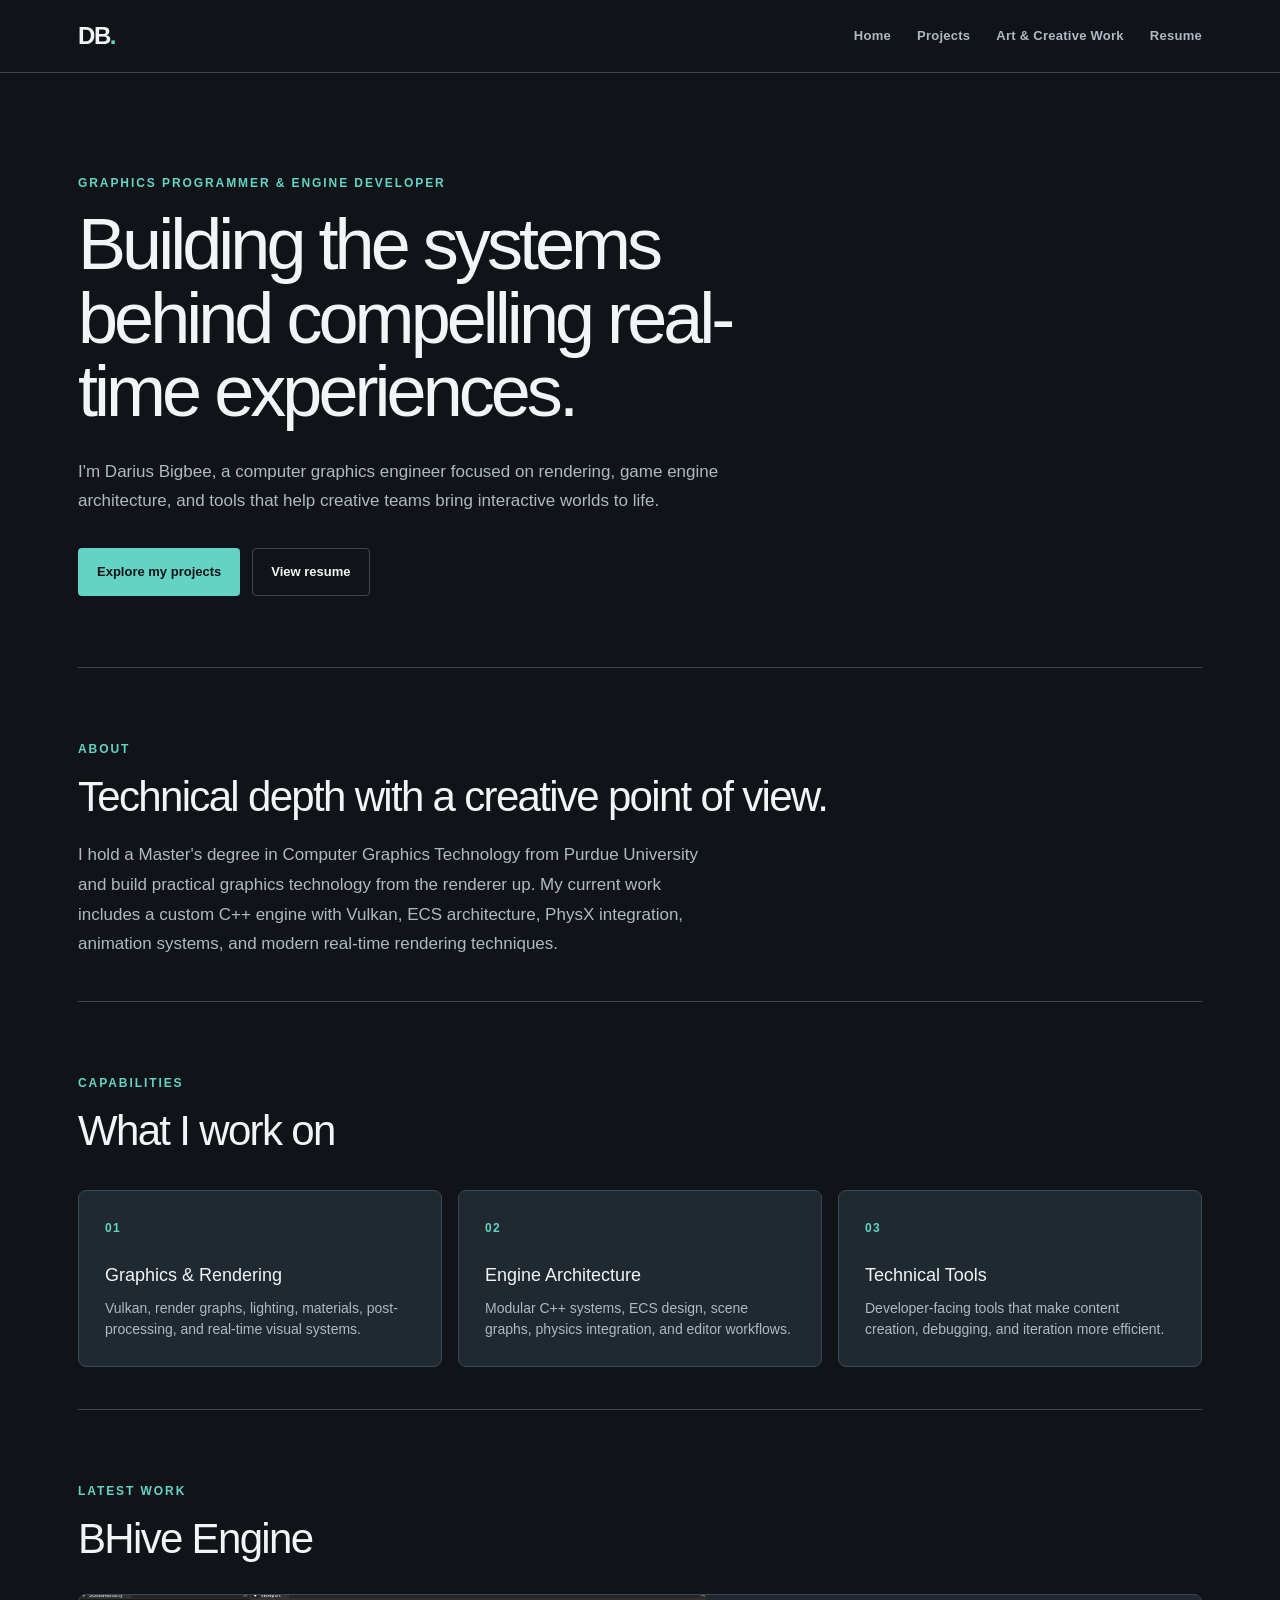
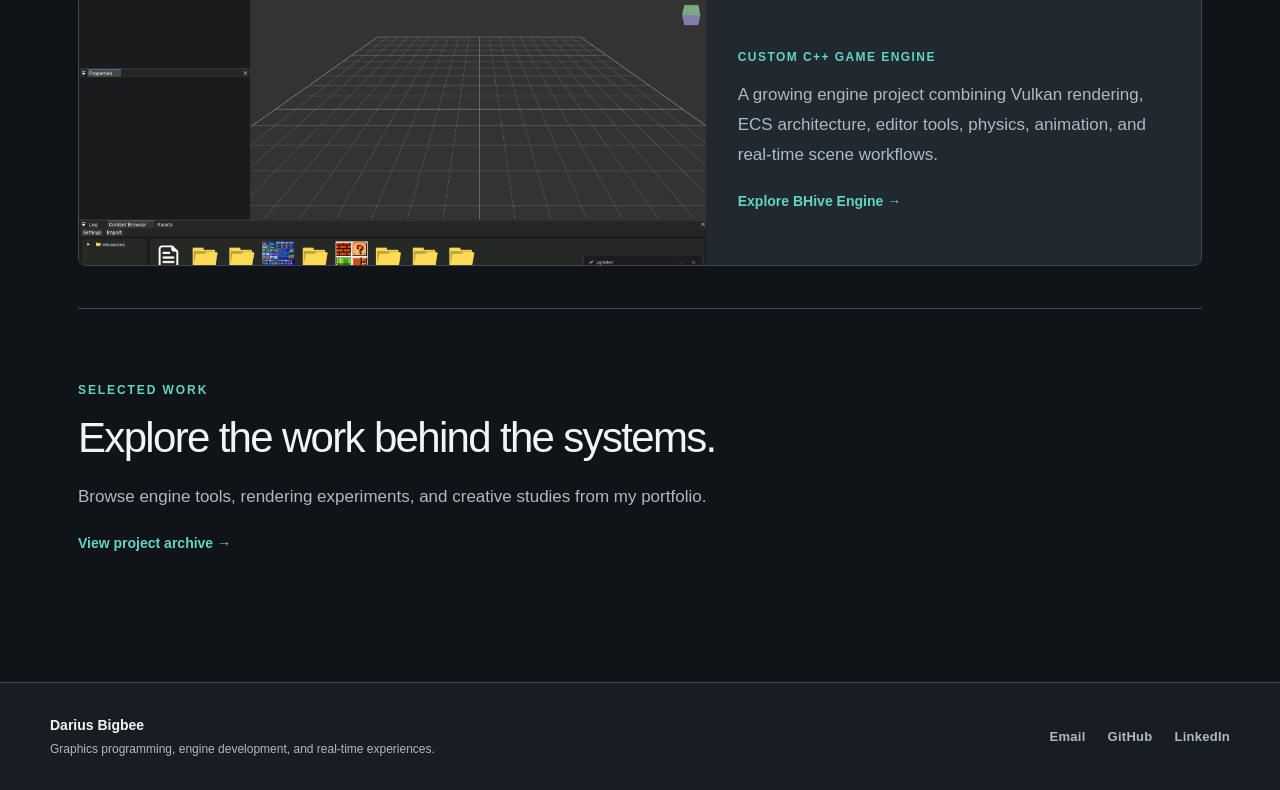
==== commit 27d95e0f: "added other projects and artwork" ====
--- a/index.html
+++ b/index.html
@@ -1,5 +1,6 @@
 <!DOCTYPE html>
 <html lang="en">
+
 <head>
     <meta charset="UTF-8">
     <meta name="viewport" content="width=device-width, initial-scale=1">
@@ -8,6 +9,7 @@
     <script src="https://maxcdn.bootstrapcdn.com/bootstrap/3.4.1/js/bootstrap.min.js"></script>
     <link rel="stylesheet" href="css/styles.css" type="text/css">
 </head>
+
 <body id="main">
     <script id="navigation_bar" src="js/navigation.js"></script>
     <main class="home-content">
@@ -15,14 +17,12 @@
             <div class="hero-copy">
                 <p class="eyebrow">Graphics Programmer &amp; Engine Developer</p>
                 <h1 id="hero-heading">Building the systems behind compelling real-time experiences.</h1>
-                <p class="hero-intro">I'm Darius Bigbee, a computer graphics engineer focused on rendering, game engine architecture, and tools that help creative teams bring interactive worlds to life.</p>
+                <p class="hero-intro">I'm Darius Bigbee, a computer graphics engineer focused on rendering, game engine
+                    architecture, and tools that help creative teams bring interactive worlds to life.</p>
                 <div class="hero-actions">
                     <a class="button button-primary" href="projects.html">Explore my projects</a>
                     <a class="button button-secondary" href="resume.html">View resume</a>
                 </div>
-            </div>
-            <div class="portrait-frame">
-                <img src="images/profile-placeholder.svg" alt="Replace with a professional photo of Darius Bigbee">
             </div>
         </section>
 
@@ -31,7 +31,10 @@
                 <p class="eyebrow">About</p>
                 <h2 id="about-heading">Technical depth with a creative point of view.</h2>
             </div>
-            <p class="section-lede">I hold a Master's degree in Computer Graphics Technology from Purdue University and build practical graphics technology from the renderer up. My current work includes a custom C++ engine with Vulkan, ECS architecture, PhysX integration, animation systems, and modern real-time rendering techniques.</p>
+            <p class="section-lede">I hold a Master's degree in Computer Graphics Technology from Purdue University and
+                build practical graphics technology from the renderer up. My current work includes a custom C++ engine
+                with Vulkan, ECS architecture, PhysX integration, animation systems, and modern real-time rendering
+                techniques.</p>
         </section>
 
         <section class="home-section" aria-labelledby="focus-heading">
@@ -67,7 +70,8 @@
                 <img src="images/projects/bhive/editor.png" alt="BHive Engine editor workspace preview">
                 <div class="work-showcase-copy">
                     <p class="work-label">Custom C++ game engine</p>
-                    <p class="section-lede">A growing engine project combining Vulkan rendering, ECS architecture, editor tools, physics, animation, and real-time scene workflows.</p>
+                    <p class="section-lede">A growing engine project combining Vulkan rendering, ECS architecture,
+                        editor tools, physics, animation, and real-time scene workflows.</p>
                     <a class="text-link" href="projects.html">Explore BHive Engine <span aria-hidden="true">→</span></a>
                 </div>
             </div>
@@ -78,10 +82,12 @@
                 <p class="eyebrow">Selected work</p>
                 <h2 id="work-heading">Explore the work behind the systems.</h2>
             </div>
-            <p class="section-lede">Browse engine tools, rendering experiments, and creative studies from my portfolio.</p>
+            <p class="section-lede">Browse engine tools, rendering experiments, and creative studies from my portfolio.
+            </p>
             <a class="text-link" href="projects.html">View project archive <span aria-hidden="true">→</span></a>
         </section>
     </main>
     <script id="footer" src="js/navigation.js"></script>
 </body>
-</html>
+
+</html>
--- a/css/styles.css
+++ b/css/styles.css
@@ -86,10 +86,8 @@
 
 .hero {
     align-items: center;
-    display: grid;
-    gap: clamp(40px, 8vw, 120px);
-    grid-template-columns: minmax(0, 1fr) 330px;
-    min-height: 540px;
+    display: flex;
+    min-height: 480px;
 }
 
 .hero-copy {
@@ -162,22 +160,6 @@
     border-color: var(--accent);
     color: var(--accent);
     text-decoration: none;
-}
-
-.portrait-frame {
-    aspect-ratio: 1;
-    background: var(--surface-raised);
-    border: 1px solid var(--border);
-    border-radius: 50%;
-    box-shadow: 0 0 0 14px rgba(99, 211, 197, .05);
-    overflow: hidden;
-    width: 100%;
-}
-
-.portrait-frame img {
-    height: 100%;
-    object-fit: cover;
-    width: 100%;
 }
 
 .home-section {
@@ -315,7 +297,7 @@
     padding: clamp(18px, 3vw, 36px);
 }
 
-.gallery > h1 {
+.gallery>h1 {
     font-size: clamp(30px, 4vw, 42px);
     font-weight: 700;
     letter-spacing: -.03em;
@@ -409,6 +391,22 @@
     font-weight: 600;
     margin: 4px 8px 2px;
     text-align: left;
+}
+
+.gallery-text-description,
+.gallery-text-details {
+    color: var(--text-muted);
+    font-size: 14px;
+    line-height: 1.6;
+    margin: 12px 8px;
+}
+
+.gallery-text-details {
+    padding-left: 28px;
+}
+
+.gallery-project-link {
+    margin: 8px;
 }
 
 .gallery-slider {
@@ -505,6 +503,21 @@
     margin: 0;
 }
 
+.gallery-support-link {
+    color: var(--accent);
+    display: inline-block;
+    font-size: 0.9rem;
+    font-weight: 600;
+    margin-top: 10px;
+    text-decoration: none;
+}
+
+.gallery-support-link:hover,
+.gallery-support-link:focus {
+    opacity: 0.8;
+    text-decoration: underline;
+}
+
 @media (max-width: 600px) {
     .nav-inner {
         align-items: flex-start;
@@ -526,14 +539,7 @@
     }
 
     .hero {
-        grid-template-columns: 1fr;
         min-height: auto;
-    }
-
-    .portrait-frame {
-        justify-self: center;
-        max-width: 230px;
-        order: -1;
     }
 
     .capability-grid {
